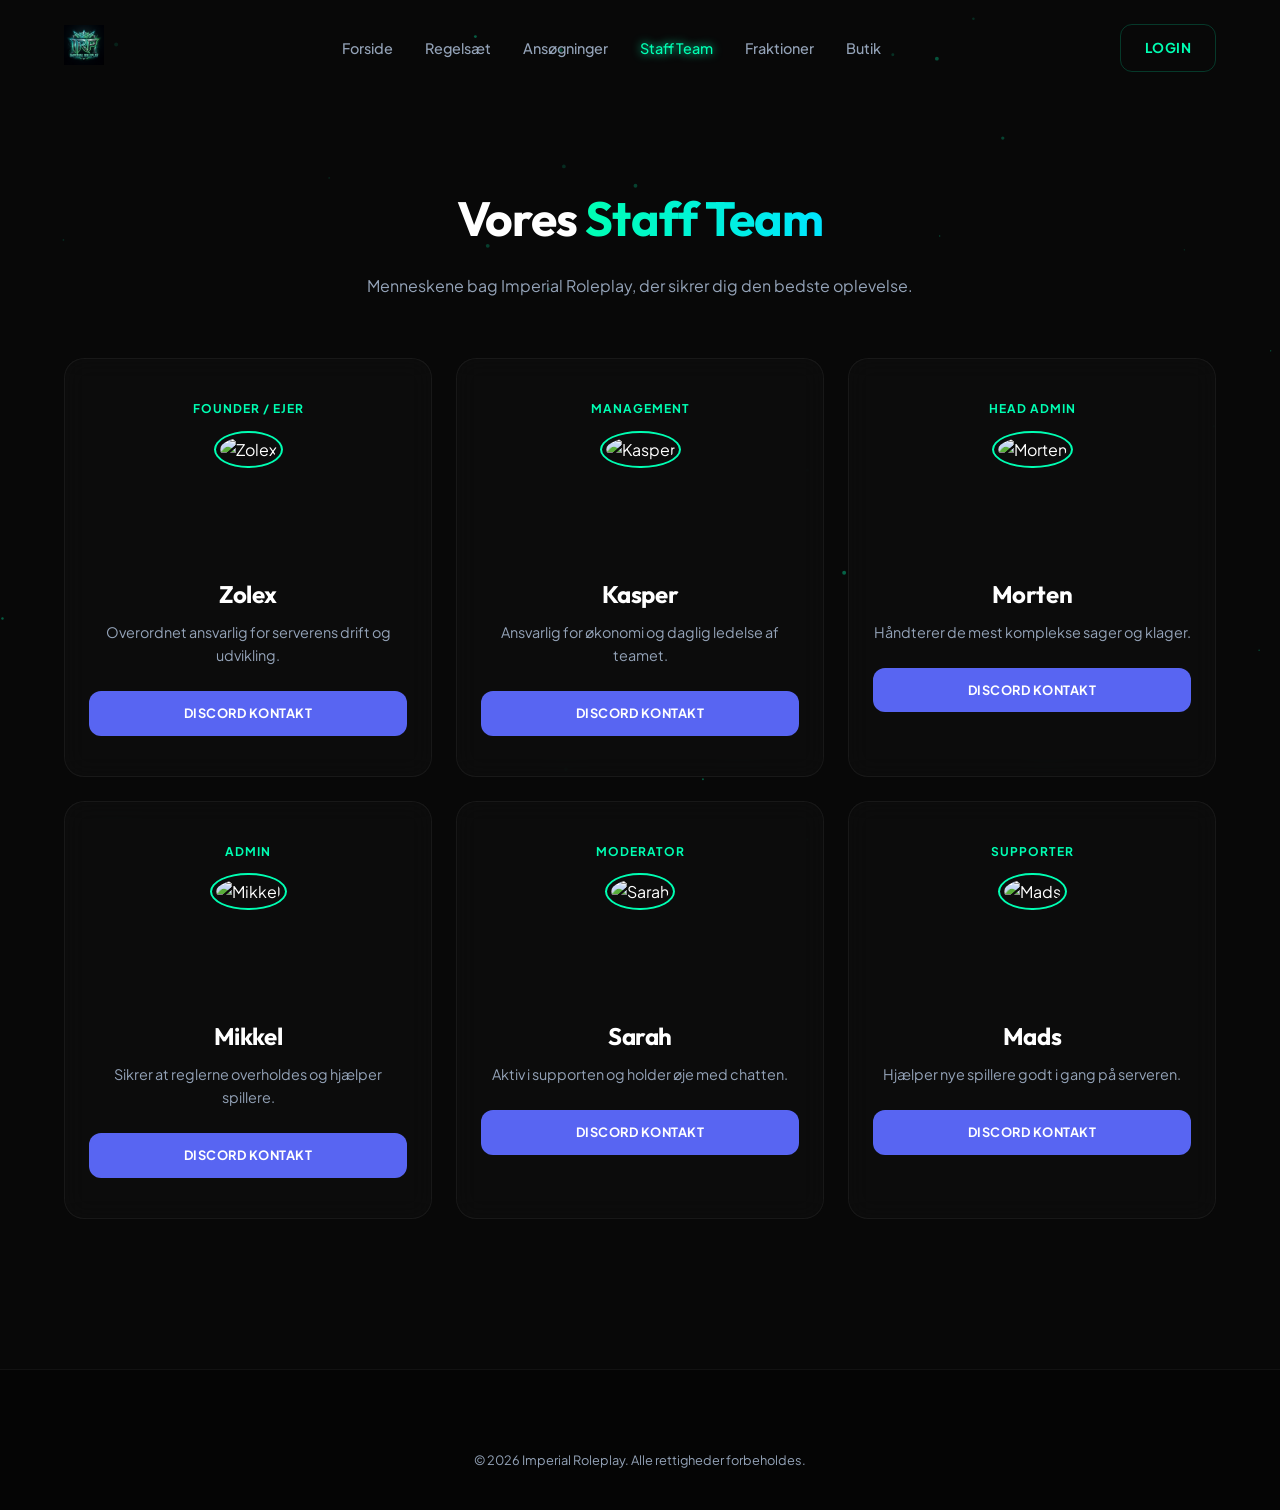
==== staff.html @ 9ec17af4 "🚀 Premium Design Overhaul - Imperial RP" ====
<!DOCTYPE html>
<html lang="da">
<head>
    <meta charset="UTF-8">
    <meta name="viewport" content="width=device-width, initial-scale=1.0">
    <title>Staff Team | Imperial Roleplay</title>
    <link rel="stylesheet" href="style.css">
    <script src="https://unpkg.com/@phosphor-icons/web"></script>
</head>
<body>

    <canvas id="particles-canvas" style="position: fixed; top: 0; left: 0; width: 100%; height: 100%; z-index: -1; pointer-events: none;"></canvas>

    <header id="main-header" class="scrolled">
        <div class="container header-flex">
            <div class="logo">
                <a href="index.html"><img src="assets/logo.png" alt="Logo" style="height: 40px;"></a>
            </div>
            <nav>
                <ul>
                    <li><a href="index.html">Forside</a></li>
                    <li><a href="rules.html">Regelsæt</a></li>
                    <li><a href="applications.html">Ansøgninger</a></li>
                    <li><a href="staff.html" class="active">Staff Team</a></li>
                    <li><a href="factions.html">Fraktioner</a></li>
                    <li><a href="shop.html">Butik</a></li>
                </ul>
            </nav>
            <div class="header-actions">
                <a href="login.html" class="btn btn-outline">Login</a>
            </div>
        </div>
    </header>

    <main style="padding-top: 180px;">
        <div class="container">
            <div class="section-header">
                <h2>Vores <span class="gradient-text">Staff Team</span></h2>
                <p style="color: var(--text-dim);">Menneskene bag Imperial Roleplay, der sikrer dig den bedste oplevelse.</p>
            </div>

            <div class="card-grid">
                <!-- Ledelse -->
                <div class="staff-card glass">
                    <div class="staff-role">Founder / Ejer</div>
                    <div class="avatar-wrapper">
                        <img src="https://api.dicebear.com/7.x/bottts-neutral/svg?seed=Zolex" alt="Zolex">
                    </div>
                    <h3 style="font-size: 1.5rem; margin-bottom: 8px;">Zolex</h3>
                    <p style="color: var(--text-dim); font-size: 0.9rem; margin-bottom: 24px;">Overordnet ansvarlig for serverens drift og udvikling.</p>
                    <a href="#" class="btn btn-discord" style="width: 100%; justify-content: center; font-size: 0.8rem;">Discord Kontakt</a>
                </div>

                <div class="staff-card glass">
                    <div class="staff-role">Management</div>
                    <div class="avatar-wrapper">
                        <img src="https://api.dicebear.com/7.x/bottts-neutral/svg?seed=Kasper" alt="Kasper">
                    </div>
                    <h3 style="font-size: 1.5rem; margin-bottom: 8px;">Kasper</h3>
                    <p style="color: var(--text-dim); font-size: 0.9rem; margin-bottom: 24px;">Ansvarlig for økonomi og daglig ledelse af teamet.</p>
                    <a href="#" class="btn btn-discord" style="width: 100%; justify-content: center; font-size: 0.8rem;">Discord Kontakt</a>
                </div>

                <div class="staff-card glass">
                    <div class="staff-role">Head Admin</div>
                    <div class="avatar-wrapper">
                        <img src="https://api.dicebear.com/7.x/bottts-neutral/svg?seed=Morten" alt="Morten">
                    </div>
                    <h3 style="font-size: 1.5rem; margin-bottom: 8px;">Morten</h3>
                    <p style="color: var(--text-dim); font-size: 0.9rem; margin-bottom: 24px;">Håndterer de mest komplekse sager og klager.</p>
                    <a href="#" class="btn btn-discord" style="width: 100%; justify-content: center; font-size: 0.8rem;">Discord Kontakt</a>
                </div>

                <div class="staff-card glass">
                    <div class="staff-role">Admin</div>
                    <div class="avatar-wrapper">
                        <img src="https://api.dicebear.com/7.x/bottts-neutral/svg?seed=Mikkel" alt="Mikkel">
                    </div>
                    <h3 style="font-size: 1.5rem; margin-bottom: 8px;">Mikkel</h3>
                    <p style="color: var(--text-dim); font-size: 0.9rem; margin-bottom: 24px;">Sikrer at reglerne overholdes og hjælper spillere.</p>
                    <a href="#" class="btn btn-discord" style="width: 100%; justify-content: center; font-size: 0.8rem;">Discord Kontakt</a>
                </div>

                <div class="staff-card glass">
                    <div class="staff-role">Moderator</div>
                    <div class="avatar-wrapper">
                        <img src="https://api.dicebear.com/7.x/bottts-neutral/svg?seed=Sarah" alt="Sarah">
                    </div>
                    <h3 style="font-size: 1.5rem; margin-bottom: 8px;">Sarah</h3>
                    <p style="color: var(--text-dim); font-size: 0.9rem; margin-bottom: 24px;">Aktiv i supporten og holder øje med chatten.</p>
                    <a href="#" class="btn btn-discord" style="width: 100%; justify-content: center; font-size: 0.8rem;">Discord Kontakt</a>
                </div>

                <div class="staff-card glass">
                    <div class="staff-role">Supporter</div>
                    <div class="avatar-wrapper">
                        <img src="https://api.dicebear.com/7.x/bottts-neutral/svg?seed=Mads" alt="Mads">
                    </div>
                    <h3 style="font-size: 1.5rem; margin-bottom: 8px;">Mads</h3>
                    <p style="color: var(--text-dim); font-size: 0.9rem; margin-bottom: 24px;">Hjælper nye spillere godt i gang på serveren.</p>
                    <a href="#" class="btn btn-discord" style="width: 100%; justify-content: center; font-size: 0.8rem;">Discord Kontakt</a>
                </div>
            </div>
        </div>
    </main>

    <footer style="margin-top: 150px;">
        <div class="container" style="text-align: center; color: var(--text-dim); font-size: 0.8rem;">
            &copy; 2026 Imperial Roleplay. Alle rettigheder forbeholdes.
        </div>
    </footer>

    <script src="script.js"></script>
</body>
</html>
---- style.css ----
@import url('https://fonts.googleapis.com/css2?family=Outfit:wght@300;400;500;600;700;800;900&family=Plus+Jakarta+Sans:wght@300;400;500;600;700;800&display=swap');

:root {
    --bg: #080808;
    --card-bg: rgba(15, 15, 15, 0.6);
    --primary: #00ffb3;
    --primary-rgb: 0, 255, 179;
    --secondary: #00e5ff;
    --text-main: #ffffff;
    --text-dim: #94a3b8;
    --border: rgba(255, 255, 255, 0.05);
    --neon-border: rgba(0, 255, 179, 0.2);
    --glow: 0 0 20px rgba(0, 255, 179, 0.15);
    --transition: all 0.4s cubic-bezier(0.4, 0, 0.2, 1);
}

* {
    margin: 0;
    padding: 0;
    box-sizing: border-box;
}

body {
    background-color: var(--bg);
    color: var(--text-main);
    font-family: 'Plus Jakarta Sans', sans-serif;
    line-height: 1.6;
    overflow-x: hidden;
}

h1, h2, h3, h4, .title {
    font-family: 'Outfit', sans-serif;
    letter-spacing: -0.02em;
}

a { text-decoration: none; color: inherit; transition: var(--transition); }
ul { list-style: none; }
button { border: none; background: none; cursor: pointer; font-family: inherit; }

/* Scrollbar */
::-webkit-scrollbar { width: 6px; }
::-webkit-scrollbar-track { background: var(--bg); }
::-webkit-scrollbar-thumb { background: #222; border-radius: 10px; }
::-webkit-scrollbar-thumb:hover { background: var(--primary); }

/* Layout Containers */
.container {
    max-width: 1200px;
    margin: 0 auto;
    padding: 0 24px;
}

.glass {
    background: var(--card-bg);
    backdrop-filter: blur(12px);
    border: 1px solid var(--border);
    border-radius: 20px;
    transition: var(--transition);
}

.glass:hover {
    border-color: var(--neon-border);
    box-shadow: var(--glow);
    transform: translateY(-5px);
}

/* Header */
header {
    position: fixed;
    top: 0;
    width: 100%;
    z-index: 1000;
    padding: 24px 0;
    transition: var(--transition);
}

header.scrolled {
    padding: 16px 0;
    background: rgba(8, 8, 8, 0.8);
    backdrop-filter: blur(20px);
    border-bottom: 1px solid var(--border);
}

.header-flex {
    display: flex;
    justify-content: space-between;
    align-items: center;
}

nav ul {
    display: flex;
    gap: 32px;
}

nav ul a {
    font-size: 0.9rem;
    font-weight: 500;
    color: var(--text-dim);
}

nav ul a:hover, nav ul a.active {
    color: var(--primary);
    text-shadow: 0 0 10px var(--primary);
}

.header-actions {
    display: flex;
    gap: 12px;
}

/* Buttons */
.btn {
    padding: 12px 24px;
    border-radius: 12px;
    font-weight: 700;
    font-size: 0.85rem;
    display: inline-flex;
    align-items: center;
    gap: 8px;
    transition: var(--transition);
    text-transform: uppercase;
    letter-spacing: 0.5px;
}

.btn-primary {
    background: var(--primary);
    color: #000;
}

.btn-primary:hover {
    box-shadow: 0 0 25px var(--primary);
    transform: scale(1.02);
}

.btn-outline {
    border: 1px solid var(--neon-border);
    color: var(--primary);
}

.btn-outline:hover {
    background: rgba(0, 255, 179, 0.05);
}

.btn-discord {
    background: #5865F2;
    color: white;
}

/* Hero */
.hero {
    min-height: 100vh;
    display: flex;
    align-items: center;
    justify-content: center;
    text-align: center;
    position: relative;
    padding: 120px 0 60px;
    background: radial-gradient(circle at 50% 50%, rgba(var(--primary-rgb), 0.05) 0%, transparent 50%);
}

.hero-bg {
    position: absolute;
    top: 0; left: 0; width: 100%; height: 100%;
    z-index: -1;
    opacity: 0.4;
    background: linear-gradient(to bottom, transparent, var(--bg)), url('assets/hero-bg.png');
    background-size: cover;
    background-position: center;
}

.hero h1 {
    font-size: clamp(2.5rem, 8vw, 5rem);
    line-height: 1;
    margin-bottom: 24px;
}

.hero p {
    font-size: 1.1rem;
    color: var(--text-dim);
    max-width: 600px;
    margin: 0 auto 40px;
}

.gradient-text {
    background: linear-gradient(90deg, #00ffb3, #00e5ff);
    -webkit-background-clip: text;
    -webkit-text-fill-color: transparent;
}

/* Stats */
.stats-container {
    display: grid;
    grid-template-columns: repeat(auto-fit, minmax(240px, 1fr));
    gap: 20px;
    margin-top: -60px;
}

.stat-card {
    padding: 32px;
    text-align: center;
}

.stat-value {
    font-size: 2.5rem;
    font-weight: 800;
    color: var(--primary);
    font-family: 'Outfit', sans-serif;
}

.stat-label {
    font-size: 0.8rem;
    color: var(--text-dim);
    text-transform: uppercase;
    letter-spacing: 1.5px;
    margin-top: 8px;
}

/* Page Section Styling */
.section-header {
    margin-bottom: 60px;
    text-align: center;
}

.section-header h2 {
    font-size: 3rem;
    margin-bottom: 16px;
}

/* Staff & Shop Grid */
.card-grid {
    display: grid;
    grid-template-columns: repeat(auto-fill, minmax(300px, 1fr));
    gap: 24px;
}

.staff-card {
    padding: 40px 24px;
    text-align: center;
}

.avatar-wrapper {
    width: 120px;
    height: 120px;
    margin: 0 auto 24px;
    position: relative;
}

.avatar-wrapper img {
    width: 100%;
    height: 100%;
    border-radius: 50%;
    object-fit: cover;
    border: 2px solid var(--primary);
    padding: 4px;
}

.staff-role {
    color: var(--primary);
    font-weight: 700;
    font-size: 0.75rem;
    text-transform: uppercase;
    letter-spacing: 1px;
    margin-bottom: 12px;
}

/* Rules Page */
.rules-layout {
    display: grid;
    grid-template-columns: 300px 1fr;
    gap: 48px;
    align-items: start;
}

.rules-sidebar {
    position: sticky;
    top: 100px;
}

.rule-category {
    margin-bottom: 48px;
}

.rule-category h3 {
    font-size: 1.8rem;
    margin-bottom: 24px;
    color: var(--primary);
    border-left: 4px solid var(--primary);
    padding-left: 16px;
}

.accordion-item {
    margin-bottom: 16px;
}

.accordion-header {
    padding: 20px 24px;
    background: rgba(255, 255, 255, 0.02);
    border: 1px solid var(--border);
    border-radius: 12px;
    display: flex;
    justify-content: space-between;
    align-items: center;
    cursor: pointer;
    transition: var(--transition);
}

.accordion-header:hover {
    background: rgba(255, 255, 255, 0.04);
    border-color: var(--neon-border);
}

/* Footer */
footer {
    padding: 80px 0 40px;
    background: #050505;
    margin-top: 100px;
    border-top: 1px solid var(--border);
}

.footer-grid {
    display: grid;
    grid-template-columns: 2fr 1fr 1fr 1fr;
    gap: 48px;
    margin-bottom: 60px;
}

.footer-logo img { height: 40px; margin-bottom: 24px; }

/* Fade-in Animation on Scroll */
.fade-in-element {
    opacity: 0;
    transform: translateY(30px);
    transition: opacity 0.8s ease-out, transform 0.8s ease-out;
}

.fade-in-element.visible {
    opacity: 1;
    transform: translateY(0);
}

/* Fix for overlapping in Hero */
.hero-content {
    position: relative;
    z-index: 10;
    max-width: 800px;
    margin: 0 auto;
}

/* Ensure sections have enough space */
section {
    padding: 100px 0;
    position: relative;
    overflow: hidden;
}

/* Mobile Nav Toggle (Visual only for now) */
.mobile-toggle {
    display: none;
    font-size: 1.5rem;
    color: var(--primary);
}

@media (max-width: 768px) {
    .mobile-toggle { display: block; }
}
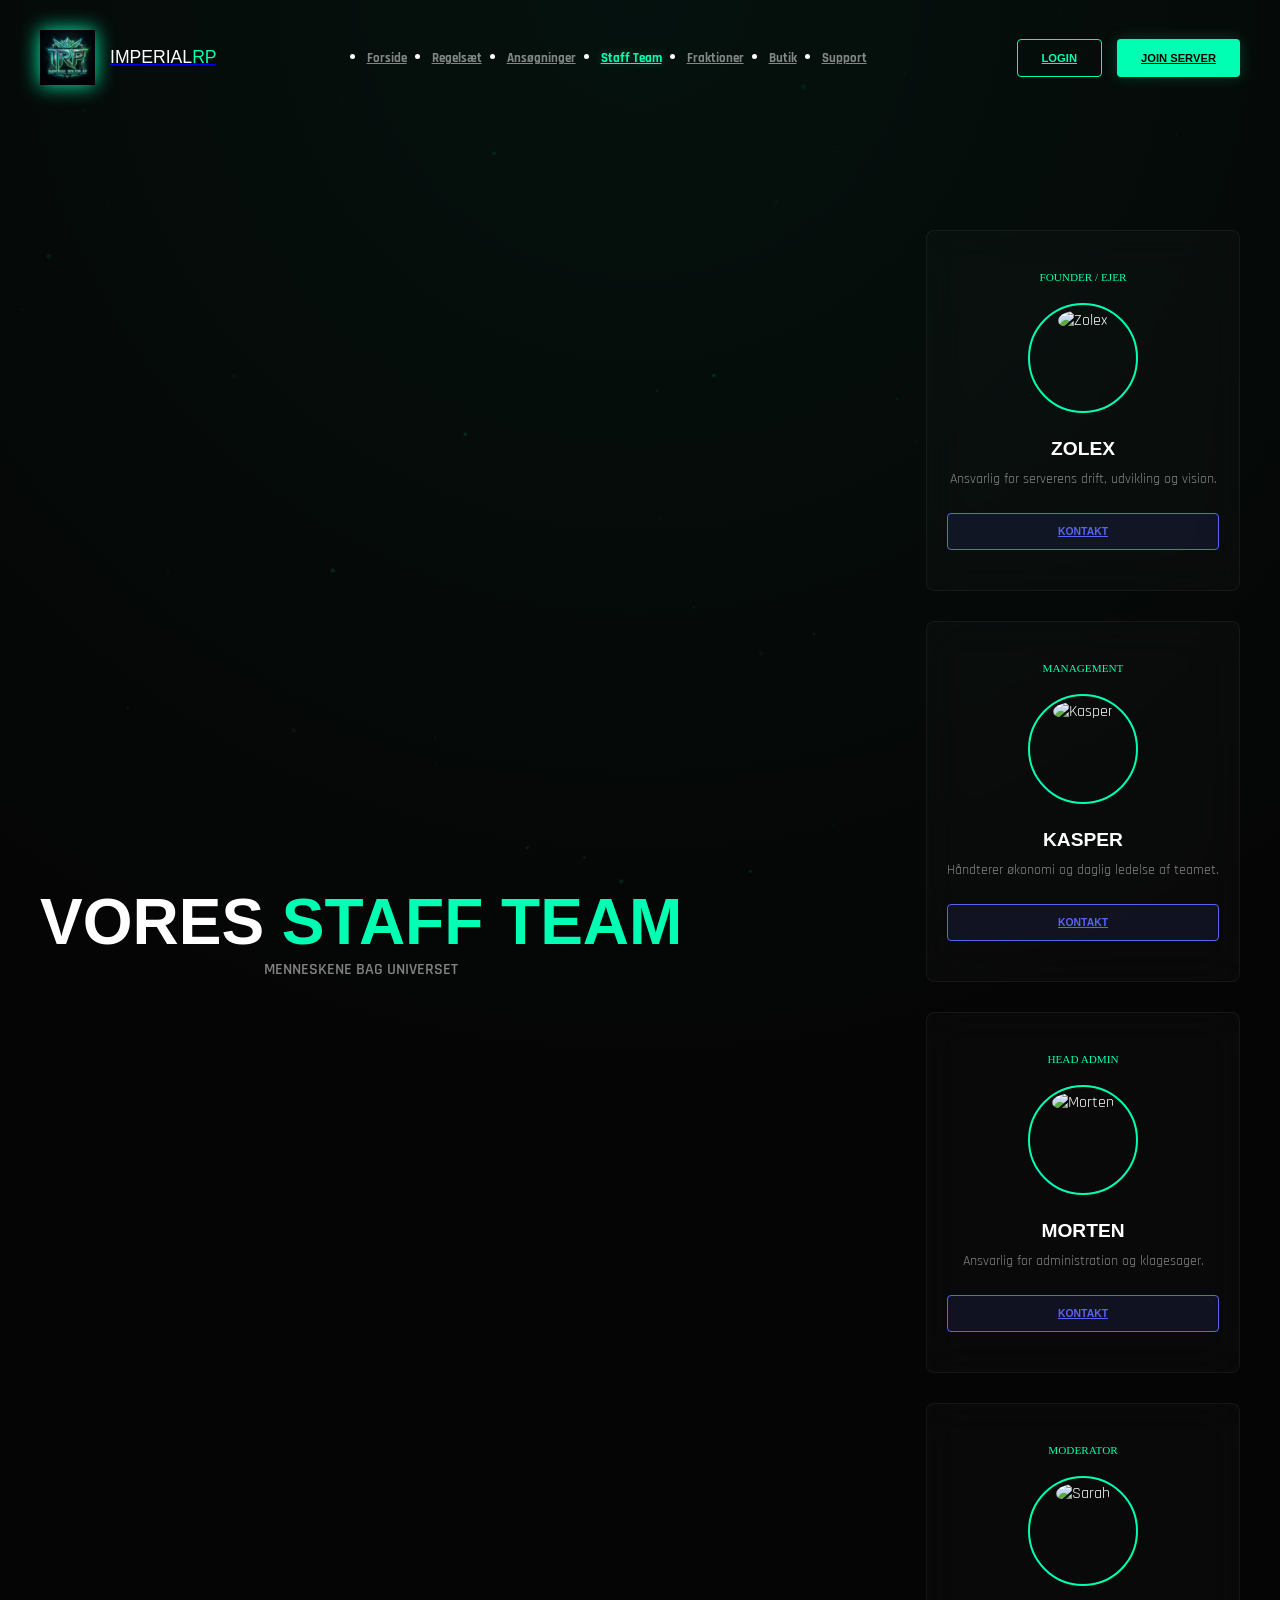
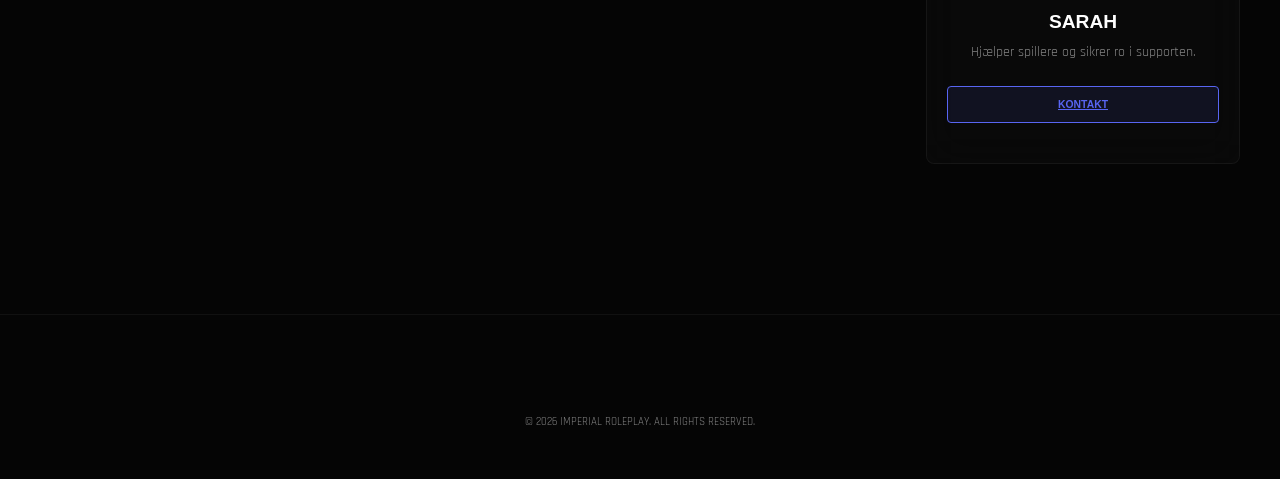
==== commit 537dd0ae: "💎 DEEP VISUAL OVERHAUL - Aggressive Typography, Carbon Texture & Layout Fix" ====
--- a/staff.html
+++ b/staff.html
@@ -3,18 +3,21 @@
 <head>
     <meta charset="UTF-8">
     <meta name="viewport" content="width=device-width, initial-scale=1.0">
-    <title>Staff Team | Imperial Roleplay</title>
+    <title>STAFF TEAM | IMPERIAL RP</title>
     <link rel="stylesheet" href="style.css">
     <script src="https://unpkg.com/@phosphor-icons/web"></script>
 </head>
 <body>
 
-    <canvas id="particles-canvas" style="position: fixed; top: 0; left: 0; width: 100%; height: 100%; z-index: -1; pointer-events: none;"></canvas>
+    <canvas id="particles-canvas" style="position: fixed; top: 0; left: 0; width: 100%; height: 100%; z-index: -1; pointer-events: none; opacity: 0.3;"></canvas>
 
     <header id="main-header" class="scrolled">
-        <div class="container header-flex">
+        <div class="header-container">
             <div class="logo">
-                <a href="index.html"><img src="assets/logo.png" alt="Logo" style="height: 40px;"></a>
+                <a href="index.html" style="display: flex; align-items: center; gap: 15px;">
+                    <img src="assets/logo.png" alt="Logo" style="height: 55px; filter: drop-shadow(0 0 10px var(--primary));">
+                    <span class="title" style="font-size: 1.1rem; color: #fff;">IMPERIAL<span style="color: var(--primary);">RP</span></span>
+                </a>
             </div>
             <nav>
                 <ul>
@@ -24,90 +27,73 @@
                     <li><a href="staff.html" class="active">Staff Team</a></li>
                     <li><a href="factions.html">Fraktioner</a></li>
                     <li><a href="shop.html">Butik</a></li>
+                    <li><a href="support.html">Support</a></li>
                 </ul>
             </nav>
-            <div class="header-actions">
-                <a href="login.html" class="btn btn-outline">Login</a>
+            <div class="header-btns">
+                <a href="login.html" class="btn btn-outline">LOGIN</a>
+                <a href="fiverp://connect/imperialrp" class="btn btn-primary">JOIN SERVER</a>
             </div>
         </div>
     </header>
 
     <main style="padding-top: 180px;">
-        <div class="container">
-            <div class="section-header">
-                <h2>Vores <span class="gradient-text">Staff Team</span></h2>
-                <p style="color: var(--text-dim);">Menneskene bag Imperial Roleplay, der sikrer dig den bedste oplevelse.</p>
+        <div class="header-container">
+            <div style="text-align: center; margin-bottom: 80px;">
+                <h1 class="title" style="font-size: 4rem;">VORES <span style="color: var(--primary);">STAFF TEAM</span></h1>
+                <p style="color: var(--text-dim); text-transform: uppercase; font-weight: 600; letter-spacing: 3px;">Menneskene bag universet</p>
             </div>
 
-            <div class="card-grid">
-                <!-- Ledelse -->
+            <div class="staff-grid">
+                <!-- Ejer -->
                 <div class="staff-card glass">
-                    <div class="staff-role">Founder / Ejer</div>
-                    <div class="avatar-wrapper">
+                    <div style="font-size: 0.7rem; color: var(--primary); font-family: 'Syncopate'; margin-bottom: 20px;">FOUNDER / EJER</div>
+                    <div class="staff-img">
                         <img src="https://api.dicebear.com/7.x/bottts-neutral/svg?seed=Zolex" alt="Zolex">
                     </div>
-                    <h3 style="font-size: 1.5rem; margin-bottom: 8px;">Zolex</h3>
-                    <p style="color: var(--text-dim); font-size: 0.9rem; margin-bottom: 24px;">Overordnet ansvarlig for serverens drift og udvikling.</p>
-                    <a href="#" class="btn btn-discord" style="width: 100%; justify-content: center; font-size: 0.8rem;">Discord Kontakt</a>
+                    <h3 class="title" style="font-size: 1.2rem; margin-bottom: 10px;">ZOLEX</h3>
+                    <p style="font-size: 0.85rem; color: var(--text-dim); margin-bottom: 25px;">Ansvarlig for serverens drift, udvikling og vision.</p>
+                    <a href="#" class="btn btn-discord" style="width: 100%; justify-content: center; font-size: 0.65rem;">KONTAKT</a>
                 </div>
 
+                <!-- Management -->
                 <div class="staff-card glass">
-                    <div class="staff-role">Management</div>
-                    <div class="avatar-wrapper">
+                    <div style="font-size: 0.7rem; color: var(--primary); font-family: 'Syncopate'; margin-bottom: 20px;">MANAGEMENT</div>
+                    <div class="staff-img">
                         <img src="https://api.dicebear.com/7.x/bottts-neutral/svg?seed=Kasper" alt="Kasper">
                     </div>
-                    <h3 style="font-size: 1.5rem; margin-bottom: 8px;">Kasper</h3>
-                    <p style="color: var(--text-dim); font-size: 0.9rem; margin-bottom: 24px;">Ansvarlig for økonomi og daglig ledelse af teamet.</p>
-                    <a href="#" class="btn btn-discord" style="width: 100%; justify-content: center; font-size: 0.8rem;">Discord Kontakt</a>
+                    <h3 class="title" style="font-size: 1.2rem; margin-bottom: 10px;">KASPER</h3>
+                    <p style="font-size: 0.85rem; color: var(--text-dim); margin-bottom: 25px;">Håndterer økonomi og daglig ledelse af teamet.</p>
+                    <a href="#" class="btn btn-discord" style="width: 100%; justify-content: center; font-size: 0.65rem;">KONTAKT</a>
                 </div>
 
+                <!-- Admin -->
                 <div class="staff-card glass">
-                    <div class="staff-role">Head Admin</div>
-                    <div class="avatar-wrapper">
+                    <div style="font-size: 0.7rem; color: var(--primary); font-family: 'Syncopate'; margin-bottom: 20px;">HEAD ADMIN</div>
+                    <div class="staff-img">
                         <img src="https://api.dicebear.com/7.x/bottts-neutral/svg?seed=Morten" alt="Morten">
                     </div>
-                    <h3 style="font-size: 1.5rem; margin-bottom: 8px;">Morten</h3>
-                    <p style="color: var(--text-dim); font-size: 0.9rem; margin-bottom: 24px;">Håndterer de mest komplekse sager og klager.</p>
-                    <a href="#" class="btn btn-discord" style="width: 100%; justify-content: center; font-size: 0.8rem;">Discord Kontakt</a>
+                    <h3 class="title" style="font-size: 1.2rem; margin-bottom: 10px;">MORTEN</h3>
+                    <p style="font-size: 0.85rem; color: var(--text-dim); margin-bottom: 25px;">Ansvarlig for administration og klagesager.</p>
+                    <a href="#" class="btn btn-discord" style="width: 100%; justify-content: center; font-size: 0.65rem;">KONTAKT</a>
                 </div>
 
+                <!-- Moderator -->
                 <div class="staff-card glass">
-                    <div class="staff-role">Admin</div>
-                    <div class="avatar-wrapper">
-                        <img src="https://api.dicebear.com/7.x/bottts-neutral/svg?seed=Mikkel" alt="Mikkel">
-                    </div>
-                    <h3 style="font-size: 1.5rem; margin-bottom: 8px;">Mikkel</h3>
-                    <p style="color: var(--text-dim); font-size: 0.9rem; margin-bottom: 24px;">Sikrer at reglerne overholdes og hjælper spillere.</p>
-                    <a href="#" class="btn btn-discord" style="width: 100%; justify-content: center; font-size: 0.8rem;">Discord Kontakt</a>
-                </div>
-
-                <div class="staff-card glass">
-                    <div class="staff-role">Moderator</div>
-                    <div class="avatar-wrapper">
+                    <div style="font-size: 0.7rem; color: var(--primary); font-family: 'Syncopate'; margin-bottom: 20px;">MODERATOR</div>
+                    <div class="staff-img">
                         <img src="https://api.dicebear.com/7.x/bottts-neutral/svg?seed=Sarah" alt="Sarah">
                     </div>
-                    <h3 style="font-size: 1.5rem; margin-bottom: 8px;">Sarah</h3>
-                    <p style="color: var(--text-dim); font-size: 0.9rem; margin-bottom: 24px;">Aktiv i supporten og holder øje med chatten.</p>
-                    <a href="#" class="btn btn-discord" style="width: 100%; justify-content: center; font-size: 0.8rem;">Discord Kontakt</a>
-                </div>
-
-                <div class="staff-card glass">
-                    <div class="staff-role">Supporter</div>
-                    <div class="avatar-wrapper">
-                        <img src="https://api.dicebear.com/7.x/bottts-neutral/svg?seed=Mads" alt="Mads">
-                    </div>
-                    <h3 style="font-size: 1.5rem; margin-bottom: 8px;">Mads</h3>
-                    <p style="color: var(--text-dim); font-size: 0.9rem; margin-bottom: 24px;">Hjælper nye spillere godt i gang på serveren.</p>
-                    <a href="#" class="btn btn-discord" style="width: 100%; justify-content: center; font-size: 0.8rem;">Discord Kontakt</a>
+                    <h3 class="title" style="font-size: 1.2rem; margin-bottom: 10px;">SARAH</h3>
+                    <p style="font-size: 0.85rem; color: var(--text-dim); margin-bottom: 25px;">Hjælper spillere og sikrer ro i supporten.</p>
+                    <a href="#" class="btn btn-discord" style="width: 100%; justify-content: center; font-size: 0.65rem;">KONTAKT</a>
                 </div>
             </div>
         </div>
     </main>
 
-    <footer style="margin-top: 150px;">
-        <div class="container" style="text-align: center; color: var(--text-dim); font-size: 0.8rem;">
-            &copy; 2026 Imperial Roleplay. Alle rettigheder forbeholdes.
-        </div>
+    <footer style="padding: 100px 0 50px; border-top: 1px solid var(--border); margin-top: 150px; text-align: center; color: var(--text-dim); font-size: 0.7rem;">
+        &copy; 2026 IMPERIAL ROLEPLAY. ALL RIGHTS RESERVED.
     </footer>
 
     <script src="script.js"></script>
--- a/style.css
+++ b/style.css
@@ -1,87 +1,60 @@
-@import url('https://fonts.googleapis.com/css2?family=Outfit:wght@300;400;500;600;700;800;900&family=Plus+Jakarta+Sans:wght@300;400;500;600;700;800&display=swap');
+@import url('https://fonts.googleapis.com/css2?family=Syncopate:wght@400;700&family=Rajdhani:wght@300;400;500;600;700&display=swap');
 
 :root {
-    --bg: #080808;
-    --card-bg: rgba(15, 15, 15, 0.6);
+    --bg: #050505;
     --primary: #00ffb3;
-    --primary-rgb: 0, 255, 179;
-    --secondary: #00e5ff;
-    --text-main: #ffffff;
-    --text-dim: #94a3b8;
+    --primary-glow: rgba(0, 255, 179, 0.3);
+    --secondary: #00c8a0;
+    --text: #ffffff;
+    --text-dim: rgba(255, 255, 255, 0.5);
+    --glass: rgba(255, 255, 255, 0.02);
     --border: rgba(255, 255, 255, 0.05);
-    --neon-border: rgba(0, 255, 179, 0.2);
-    --glow: 0 0 20px rgba(0, 255, 179, 0.15);
-    --transition: all 0.4s cubic-bezier(0.4, 0, 0.2, 1);
+    --transition: all 0.4s cubic-bezier(0.2, 1, 0.3, 1);
 }
 
 * {
     margin: 0;
     padding: 0;
     box-sizing: border-box;
+    letter-spacing: normal !important; /* Fixer de mærkelige mellemrum */
 }
 
 body {
     background-color: var(--bg);
-    color: var(--text-main);
-    font-family: 'Plus Jakarta Sans', sans-serif;
-    line-height: 1.6;
+    color: var(--text);
+    font-family: 'Rajdhani', sans-serif;
     overflow-x: hidden;
+    background-image: 
+        radial-gradient(circle at 50% 0%, rgba(0, 255, 179, 0.05) 0%, transparent 50%),
+        url('https://www.transparenttextures.com/patterns/carbon-fibre.png'); /* Subtil tekstur */
 }
 
 h1, h2, h3, h4, .title {
-    font-family: 'Outfit', sans-serif;
-    letter-spacing: -0.02em;
-}
-
-a { text-decoration: none; color: inherit; transition: var(--transition); }
-ul { list-style: none; }
-button { border: none; background: none; cursor: pointer; font-family: inherit; }
-
-/* Scrollbar */
-::-webkit-scrollbar { width: 6px; }
-::-webkit-scrollbar-track { background: var(--bg); }
-::-webkit-scrollbar-thumb { background: #222; border-radius: 10px; }
-::-webkit-scrollbar-thumb:hover { background: var(--primary); }
-
-/* Layout Containers */
-.container {
-    max-width: 1200px;
-    margin: 0 auto;
-    padding: 0 24px;
-}
-
-.glass {
-    background: var(--card-bg);
-    backdrop-filter: blur(12px);
-    border: 1px solid var(--border);
-    border-radius: 20px;
-    transition: var(--transition);
-}
-
-.glass:hover {
-    border-color: var(--neon-border);
-    box-shadow: var(--glow);
-    transform: translateY(-5px);
-}
-
-/* Header */
+    font-family: 'Syncopate', sans-serif;
+    text-transform: uppercase;
+}
+
+/* Header Fix */
 header {
     position: fixed;
     top: 0;
     width: 100%;
     z-index: 1000;
-    padding: 24px 0;
+    padding: 30px 0;
     transition: var(--transition);
 }
 
 header.scrolled {
-    padding: 16px 0;
-    background: rgba(8, 8, 8, 0.8);
-    backdrop-filter: blur(20px);
+    padding: 15px 0;
+    background: rgba(5, 5, 5, 0.9);
+    backdrop-filter: blur(10px);
     border-bottom: 1px solid var(--border);
 }
 
-.header-flex {
+.header-container {
+    max-width: 1400px; /* Mere plads */
+    margin: 0 auto;
+    padding: 0 40px;
     display: flex;
     justify-content: space-between;
     align-items: center;
@@ -89,277 +62,179 @@
 
 nav ul {
     display: flex;
-    gap: 32px;
-}
-
-nav ul a {
-    font-size: 0.9rem;
-    font-weight: 500;
+    gap: 25px; /* God afstand */
+}
+
+nav ul li a {
+    font-weight: 700;
+    font-size: 0.8rem;
     color: var(--text-dim);
-}
-
-nav ul a:hover, nav ul a.active {
+    transition: var(--transition);
+}
+
+nav ul li a:hover, nav ul li a.active {
     color: var(--primary);
-    text-shadow: 0 0 10px var(--primary);
-}
-
-.header-actions {
-    display: flex;
-    gap: 12px;
+    text-shadow: 0 0 10px var(--primary-glow);
+}
+
+.header-btns {
+    display: flex;
+    gap: 15px;
 }
 
 /* Buttons */
 .btn {
     padding: 12px 24px;
-    border-radius: 12px;
+    border-radius: 4px;
+    font-family: 'Syncopate', sans-serif;
+    font-size: 0.7rem;
     font-weight: 700;
-    font-size: 0.85rem;
+    transition: var(--transition);
     display: inline-flex;
     align-items: center;
     gap: 8px;
-    transition: var(--transition);
-    text-transform: uppercase;
-    letter-spacing: 0.5px;
 }
 
 .btn-primary {
     background: var(--primary);
     color: #000;
+    box-shadow: 0 0 15px rgba(0, 255, 179, 0.2);
 }
 
 .btn-primary:hover {
-    box-shadow: 0 0 25px var(--primary);
-    transform: scale(1.02);
+    box-shadow: 0 0 30px var(--primary);
+    transform: translateY(-2px);
 }
 
 .btn-outline {
-    border: 1px solid var(--neon-border);
+    border: 1px solid var(--primary);
     color: var(--primary);
 }
 
 .btn-outline:hover {
-    background: rgba(0, 255, 179, 0.05);
+    background: var(--primary);
+    color: #000;
 }
 
 .btn-discord {
+    background: rgba(88, 101, 242, 0.1);
+    border: 1px solid #5865F2;
+    color: #5865F2;
+}
+
+.btn-discord:hover {
     background: #5865F2;
-    color: white;
+    color: #fff;
+    box-shadow: 0 0 20px rgba(88, 101, 242, 0.4);
 }
 
 /* Hero */
 .hero {
-    min-height: 100vh;
+    height: 100vh;
     display: flex;
     align-items: center;
     justify-content: center;
     text-align: center;
     position: relative;
-    padding: 120px 0 60px;
-    background: radial-gradient(circle at 50% 50%, rgba(var(--primary-rgb), 0.05) 0%, transparent 50%);
-}
-
-.hero-bg {
-    position: absolute;
-    top: 0; left: 0; width: 100%; height: 100%;
-    z-index: -1;
-    opacity: 0.4;
-    background: linear-gradient(to bottom, transparent, var(--bg)), url('assets/hero-bg.png');
-    background-size: cover;
-    background-position: center;
+    padding-top: 100px;
+}
+
+.hero-content {
+    max-width: 1000px;
+    z-index: 10;
 }
 
 .hero h1 {
-    font-size: clamp(2.5rem, 8vw, 5rem);
+    font-size: clamp(3rem, 10vw, 7rem);
     line-height: 1;
-    margin-bottom: 24px;
+    margin-bottom: 20px;
 }
 
 .hero p {
-    font-size: 1.1rem;
+    font-size: 1.2rem;
     color: var(--text-dim);
     max-width: 600px;
     margin: 0 auto 40px;
 }
 
-.gradient-text {
-    background: linear-gradient(90deg, #00ffb3, #00e5ff);
-    -webkit-background-clip: text;
-    -webkit-text-fill-color: transparent;
+/* Cards & Containers */
+.glass {
+    background: var(--glass);
+    backdrop-filter: blur(20px);
+    border: 1px solid var(--border);
+    border-radius: 8px;
+    transition: var(--transition);
+}
+
+.glass:hover {
+    border-color: var(--primary);
+    background: rgba(0, 255, 179, 0.02);
 }
 
 /* Stats */
-.stats-container {
+.stats-grid {
     display: grid;
-    grid-template-columns: repeat(auto-fit, minmax(240px, 1fr));
+    grid-template-columns: repeat(auto-fit, minmax(200px, 1fr));
     gap: 20px;
-    margin-top: -60px;
+    margin-top: -80px;
 }
 
 .stat-card {
-    padding: 32px;
+    padding: 30px;
     text-align: center;
 }
 
 .stat-value {
-    font-size: 2.5rem;
-    font-weight: 800;
+    font-size: 3rem;
+    font-weight: 700;
     color: var(--primary);
-    font-family: 'Outfit', sans-serif;
+    font-family: 'Syncopate', sans-serif;
 }
 
 .stat-label {
-    font-size: 0.8rem;
+    font-size: 0.7rem;
     color: var(--text-dim);
     text-transform: uppercase;
-    letter-spacing: 1.5px;
-    margin-top: 8px;
-}
-
-/* Page Section Styling */
-.section-header {
-    margin-bottom: 60px;
+    letter-spacing: 2px;
+}
+
+/* Staff Grid Fix */
+.staff-grid {
+    display: grid;
+    grid-template-columns: repeat(auto-fill, minmax(280px, 1fr));
+    gap: 30px;
+    margin-top: 50px;
+}
+
+.staff-card {
+    padding: 40px 20px;
     text-align: center;
 }
 
-.section-header h2 {
-    font-size: 3rem;
-    margin-bottom: 16px;
-}
-
-/* Staff & Shop Grid */
-.card-grid {
-    display: grid;
-    grid-template-columns: repeat(auto-fill, minmax(300px, 1fr));
-    gap: 24px;
-}
-
-.staff-card {
-    padding: 40px 24px;
-    text-align: center;
-}
-
-.avatar-wrapper {
-    width: 120px;
-    height: 120px;
-    margin: 0 auto 24px;
-    position: relative;
-}
-
-.avatar-wrapper img {
+.staff-img {
+    width: 110px;
+    height: 110px;
+    margin: 0 auto 25px;
+    border-radius: 50%;
+    border: 2px solid var(--primary);
+    padding: 5px;
+}
+
+.staff-img img {
     width: 100%;
     height: 100%;
     border-radius: 50%;
     object-fit: cover;
-    border: 2px solid var(--primary);
-    padding: 4px;
-}
-
-.staff-role {
-    color: var(--primary);
-    font-weight: 700;
-    font-size: 0.75rem;
-    text-transform: uppercase;
-    letter-spacing: 1px;
-    margin-bottom: 12px;
-}
-
-/* Rules Page */
-.rules-layout {
-    display: grid;
-    grid-template-columns: 300px 1fr;
-    gap: 48px;
-    align-items: start;
-}
-
-.rules-sidebar {
-    position: sticky;
-    top: 100px;
-}
-
-.rule-category {
-    margin-bottom: 48px;
-}
-
-.rule-category h3 {
-    font-size: 1.8rem;
-    margin-bottom: 24px;
-    color: var(--primary);
-    border-left: 4px solid var(--primary);
-    padding-left: 16px;
-}
-
-.accordion-item {
-    margin-bottom: 16px;
-}
-
-.accordion-header {
-    padding: 20px 24px;
-    background: rgba(255, 255, 255, 0.02);
-    border: 1px solid var(--border);
-    border-radius: 12px;
-    display: flex;
-    justify-content: space-between;
-    align-items: center;
-    cursor: pointer;
-    transition: var(--transition);
-}
-
-.accordion-header:hover {
-    background: rgba(255, 255, 255, 0.04);
-    border-color: var(--neon-border);
-}
-
-/* Footer */
-footer {
-    padding: 80px 0 40px;
-    background: #050505;
-    margin-top: 100px;
-    border-top: 1px solid var(--border);
-}
-
-.footer-grid {
-    display: grid;
-    grid-template-columns: 2fr 1fr 1fr 1fr;
-    gap: 48px;
-    margin-bottom: 60px;
-}
-
-.footer-logo img { height: 40px; margin-bottom: 24px; }
-
-/* Fade-in Animation on Scroll */
-.fade-in-element {
-    opacity: 0;
-    transform: translateY(30px);
-    transition: opacity 0.8s ease-out, transform 0.8s ease-out;
-}
-
-.fade-in-element.visible {
-    opacity: 1;
-    transform: translateY(0);
-}
-
-/* Fix for overlapping in Hero */
-.hero-content {
-    position: relative;
-    z-index: 10;
-    max-width: 800px;
-    margin: 0 auto;
-}
-
-/* Ensure sections have enough space */
-section {
-    padding: 100px 0;
-    position: relative;
-    overflow: hidden;
-}
-
-/* Mobile Nav Toggle (Visual only for now) */
-.mobile-toggle {
-    display: none;
-    font-size: 1.5rem;
-    color: var(--primary);
+}
+
+/* Mobile */
+@media (max-width: 1024px) {
+    header { padding: 20px 0; }
+    .header-container { padding: 0 20px; }
+    nav { display: none; }
 }
 
 @media (max-width: 768px) {
-    .mobile-toggle { display: block; }
-}
+    .hero h1 { font-size: 3rem; }
+    .stats-grid { grid-template-columns: 1fr; }
+}
